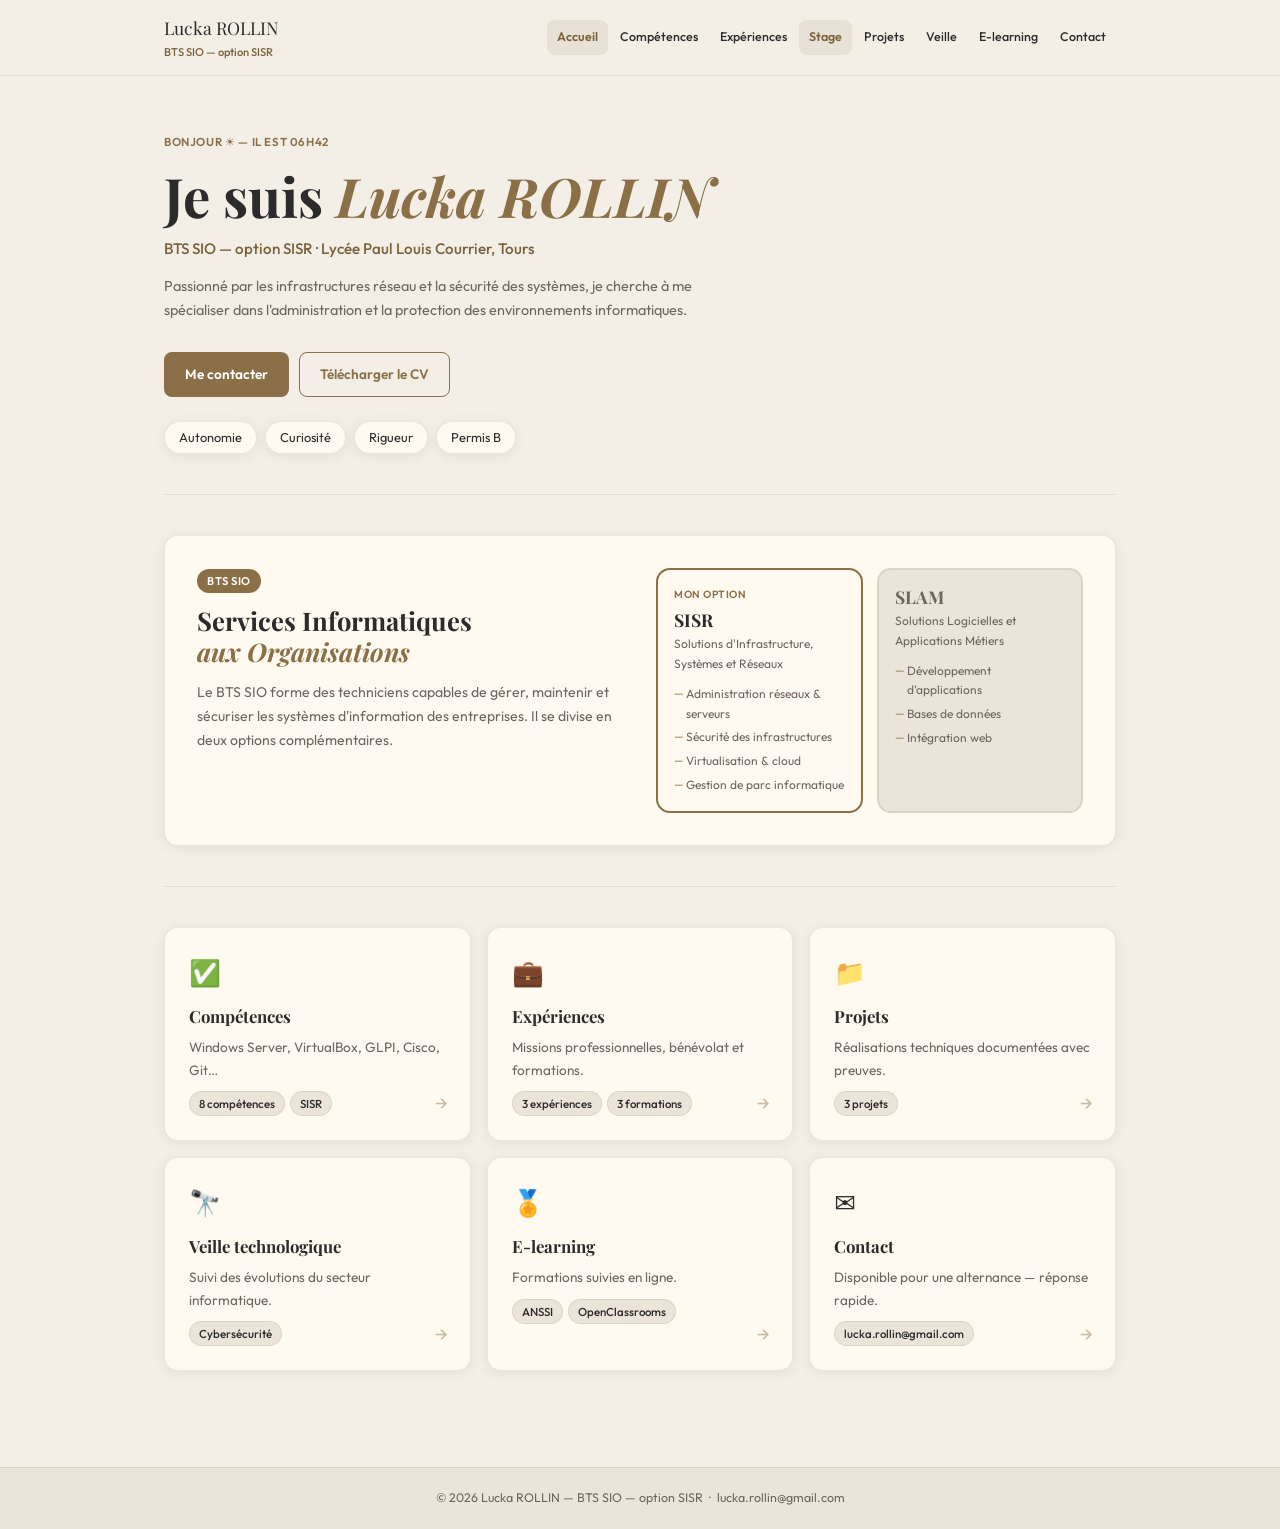
==== index.html @ a9bc5848 "Update index.html" ====
<!DOCTYPE html>
<html lang="fr">
<head>
  <meta charset="UTF-8" />
  <meta name="viewport" content="width=device-width, initial-scale=1" />
  <meta name="description" content="Portfolio de Lucka ROLLIN — BTS SIO — option SISR" />
  <title>Lucka ROLLIN — Portfolio</title>
  <link rel="preconnect" href="https://fonts.googleapis.com" />
  <link rel="preconnect" href="https://fonts.gstatic.com" crossorigin />
  <link href="https://fonts.googleapis.com/css2?family=Playfair+Display:ital,wght@0,400;0,700;1,400&family=Outfit:wght@300;400;500;600&display=swap" rel="stylesheet" />
  <link rel="stylesheet" href="assets/css/style.css" />
</head>
<body>

<header class="hd">
  <div class="hd-i">
    <a href="index.html" class="logo">
      <span class="logo-n">Lucka ROLLIN</span>
      <span class="logo-s">BTS SIO — option SISR</span>
    </a>
    <button class="nav-toggle" aria-label="Menu" onclick="this.nextElementSibling.classList.toggle('open')">
      <span></span><span></span><span></span>
    </button>
    <nav class="hnav">
      <a href="index.html" class="on">Accueil</a>
      <a href="vues/competences.html">Compétences</a>
      <a href="vues/experiences.html">Expériences</a>
      <a href="stage_radiall.html" class="on">Stage</a>
      <a href="vues/projets.html">Projets</a>
      <a href="vues/veille.html">Veille</a>
      <a href="vues/certifications.html">E-learning</a>
      <a href="vues/contact.html">Contact</a>
    </nav>
  </div>
</header>

<div id="app">

<!-- HERO -->
<div class="hero">
  <p class="hero-tag" id="salutation"></p>
  <h1 class="hero-name">Je suis <em>Lucka ROLLIN</em></h1>
  <p class="hero-form">BTS SIO — option SISR · Lycée Paul Louis Courrier, Tours</p>
  <p class="hero-desc">Passionné par les infrastructures réseau et la sécurité des systèmes, je cherche à me spécialiser dans l'administration et la protection des environnements informatiques.</p>
  <div class="hero-btns">
    <a class="btn" href="vues/contact.html">Me contacter</a>
    <a class="btn g" href="CV-Vierge.pdf" download>Télécharger le CV</a>
  </div>
  <ul class="pills">
    <li>Autonomie</li><li>Curiosité</li><li>Rigueur</li><li>Permis B</li>
  </ul>
</div>

<!-- PRÉSENTATION BTS SIO -->
<section class="bts-section">
  <div class="bts-card">
    <div class="bts-left">
      <span class="bts-badge">BTS SIO</span>
      <h2>Services Informatiques<br/><em>aux Organisations</em></h2>
      <p>Le BTS SIO forme des techniciens capables de gérer, maintenir et sécuriser les systèmes d'information des entreprises. Il se divise en deux options complémentaires.</p>
    </div>
    <div class="bts-right">
      <div class="option-card active">
        <span class="opt-label">Mon option</span>
        <h3>SISR</h3>
        <p>Solutions d'Infrastructure, Systèmes et Réseaux</p>
        <ul class="opt-list">
          <li>Administration réseaux & serveurs</li>
          <li>Sécurité des infrastructures</li>
          <li>Virtualisation & cloud</li>
          <li>Gestion de parc informatique</li>
        </ul>
      </div>
      <div class="option-card muted">
        <h3>SLAM</h3>
        <p>Solutions Logicielles et Applications Métiers</p>
        <ul class="opt-list">
          <li>Développement d'applications</li>
          <li>Bases de données</li>
          <li>Intégration web</li>
        </ul>
      </div>
    </div>
  </div>
</section>

<!-- 6 CARTES CLIQUABLES -->
<div class="home-grid">

  <a class="home-card" href="vues/competences.html">
    <div class="home-card-ico">✅</div>
    <h3>Compétences</h3>
    <p>Windows Server, VirtualBox, GLPI, Cisco, Git…</p>
    <div class="tags">
      <span class="tag">8 compétences</span>
      <span class="tag">SISR</span>
    </div>
  </a>

  <a class="home-card" href="vues/experiences.html">
    <div class="home-card-ico">💼</div>
    <h3>Expériences</h3>
    <p>Missions professionnelles, bénévolat et formations.</p>
    <div class="tags">
      <span class="tag">3 expériences</span>
      <span class="tag">3 formations</span>
    </div>
  </a>

  <a class="home-card" href="vues/projets.html">
    <div class="home-card-ico">📁</div>
    <h3>Projets</h3>
    <p>Réalisations techniques documentées avec preuves.</p>
    <div class="tags">
      <span class="tag">3 projets</span>
    </div>
  </a>

  <a class="home-card" href="vues/veille.html">
    <div class="home-card-ico">🔭</div>
    <h3>Veille technologique</h3>
    <p>Suivi des évolutions du secteur informatique.</p>
    <div class="tags">
      <span class="tag">Cybersécurité</span>
    </div>
  </a>

  <a class="home-card" href="vues/certifications.html">
    <div class="home-card-ico">🏅</div>
    <h3>E-learning</h3>
    <p>Formations suivies en ligne.</p>
    <div class="tags">
      <span class="tag">ANSSI</span>
      <span class="tag">OpenClassrooms</span>
    </div>
  </a>

  <a class="home-card" href="vues/contact.html">
    <div class="home-card-ico">✉️</div>
    <h3>Contact</h3>
    <p>Disponible pour une alternance — réponse rapide.</p>
    <div class="tags">
      <span class="tag">lucka.rollin@gmail.com</span>
    </div>
  </a>

</div>

</div>

<footer class="ft">
  <p>© <span id="year"></span> Lucka ROLLIN — BTS SIO — option SISR &nbsp;·&nbsp; <a href="mailto:lucka.rollin@gmail.com">lucka.rollin@gmail.com</a></p>
</footer>

<script>
  const h = new Date().getHours();
  const hh = String(h).padStart(2,'0');
  const mm = String(new Date().getMinutes()).padStart(2,'0');
  let sal;
  if (h >= 6 && h < 12)       sal = 'Bonjour ☀️';
  else if (h >= 12 && h < 18) sal = 'Bon après-midi 🌤️';
  else if (h >= 18 && h < 22) sal = 'Bonsoir 🌙';
  else                          sal = 'Bonne nuit ⭐';
  document.getElementById('salutation').textContent = sal + ' — il est ' + hh + 'h' + mm;
  document.getElementById('year').textContent = new Date().getFullYear();
  document.querySelectorAll('.hnav a').forEach(a => a.addEventListener('click', () => document.querySelector('.hnav').classList.remove('open')));
</script>
</body>
</html>
---- assets/css/style.css ----
@import url('https://fonts.googleapis.com/css2?family=Playfair+Display:ital,wght@0,400;0,700;1,400&family=Outfit:wght@300;400;500;600&display=swap');

/* ── RESET & VARIABLES ── */
*, *::before, *::after { box-sizing: border-box; margin: 0; padding: 0; }
html { scroll-behavior: smooth; }

:root {
  --bg:   #f3efe6;
  --bg2:  #ebe5d9;
  --card: #fffaf0;
  --p:    #8b6f47;
  --pd:   #7a603b;
  --pl:   rgba(139,111,71,.10);
  --bd:   rgba(0,0,0,.08);
  --mu:   #6b665e;
  --sh:   0 2px 14px rgba(0,0,0,.07);
  --r:    14px;
  --rs:   8px;
}

body {
  font-family: 'Outfit', system-ui, sans-serif;
  background: var(--bg);
  color: #2b2b2b;
  font-size: 15px;
  line-height: 1.65;
  min-height: 100vh;
}

h1, h2, h3 { font-family: 'Playfair Display', serif; line-height: 1.2; }
a { color: var(--p); text-decoration: none; }
a:hover { color: var(--pd); }
img { max-width: 100%; display: block; }

/* ── HEADER ── */
.hd {
  background: rgba(243,239,230,.93);
  backdrop-filter: saturate(1.3) blur(10px);
  border-bottom: 1px solid var(--bd);
  position: sticky; top: 0; z-index: 50;
}
.hd-i {
  max-width: 1000px; margin: 0 auto;
  padding: 13px 24px;
  display: flex; align-items: center; justify-content: space-between; gap: 16px;
}
.logo { display: flex; flex-direction: column; gap: 1px; text-decoration: none; }
.logo-n { font-family: 'Playfair Display', serif; font-size: 1.1rem; color: #2b2b2b; }
.logo-s { font-size: .7rem; color: var(--pd); font-weight: 500; }

.hnav { display: flex; gap: 2px; flex-wrap: wrap; }
.hnav a {
  color: #2b2b2b; text-decoration: none;
  padding: 7px 10px; border-radius: var(--rs);
  font-size: .78rem; font-weight: 500; transition: background .15s;
}
.hnav a:hover { background: var(--pl); color: var(--pd); }
.hnav a.on    { background: var(--pl); color: var(--pd); font-weight: 600; }

.nav-toggle { display: none; flex-direction: column; gap: 5px; background: none; border: none; cursor: pointer; padding: 8px; }
.nav-toggle span { display: block; width: 22px; height: 2px; background: #2b2b2b; border-radius: 2px; }

/* ── MAIN ── */
#app { max-width: 1000px; margin: 0 auto; padding: 0 24px 56px; }

/* ── HERO ── */
.hero { padding: 56px 0 40px; border-bottom: 1px solid var(--bd); }
.hero-tag { font-size: .72rem; font-weight: 600; color: var(--p); letter-spacing: .6px; text-transform: uppercase; margin-bottom: 12px; }
.hero-name { font-size: clamp(2.4rem, 5vw, 3.4rem); margin-bottom: 8px; }
.hero-name em { font-style: italic; color: var(--p); }
.hero-form { font-size: .95rem; color: var(--pd); font-weight: 500; margin-bottom: 14px; }
.hero-desc { color: var(--mu); max-width: 560px; margin-bottom: 30px; font-size: .9rem; }
.hero-btns { display: flex; flex-wrap: wrap; gap: 10px; margin-bottom: 24px; }

/* ── BUTTONS ── */
.btn {
  display: inline-block; background: var(--p); color: #fff;
  border: 1.5px solid transparent; padding: 10px 20px;
  border-radius: var(--rs); font-family: 'Outfit', sans-serif;
  font-weight: 600; font-size: .85rem; cursor: pointer;
  transition: background .15s, transform .1s; text-decoration: none;
}
.btn:hover { background: var(--pd); color: #fff; transform: translateY(-1px); }
.btn.g { background: transparent; color: var(--p); border-color: var(--p); }
.btn.g:hover { background: var(--pl); color: var(--pd); transform: translateY(-1px); }

/* ── PILLS / TAGS ── */
.pills { display: flex; flex-wrap: wrap; gap: 8px; list-style: none; }
.pills li { background: var(--card); border: 1px solid var(--bd); padding: 5px 14px; border-radius: 999px; font-size: .8rem; box-shadow: var(--sh); }
.tags { display: flex; flex-wrap: wrap; gap: 5px; }
.tag { background: var(--bg2); border: 1px solid var(--bd); padding: 2px 9px; border-radius: 999px; font-size: .72rem; font-weight: 500; }

/* ── BTS SECTION ── */
.bts-section { padding: 40px 0; border-bottom: 1px solid var(--bd); }
.bts-card {
  background: var(--card); border: 1px solid var(--bd);
  border-radius: var(--r); padding: 32px; box-shadow: var(--sh);
  display: grid; grid-template-columns: 1fr 1fr; gap: 32px;
}
.bts-badge {
  display: inline-block; background: var(--p); color: #fff;
  font-size: .7rem; font-weight: 600; padding: 3px 10px;
  border-radius: 999px; margin-bottom: 12px; letter-spacing: .5px;
}
.bts-left h2 { font-size: 1.6rem; margin-bottom: 14px; }
.bts-left h2 em { font-style: italic; color: var(--p); }
.bts-left p { font-size: .88rem; color: var(--mu); line-height: 1.7; }
.bts-right { display: grid; grid-template-columns: 1fr 1fr; gap: 14px; }

.option-card {
  background: var(--bg2); border: 2px solid var(--bd);
  border-radius: var(--r); padding: 16px;
}
.option-card.active { border-color: var(--p); background: var(--card); }
.opt-label { font-size: .65rem; font-weight: 600; color: var(--p); text-transform: uppercase; letter-spacing: .5px; display: block; margin-bottom: 6px; }
.option-card h3 { font-size: 1.1rem; margin-bottom: 4px; }
.option-card p { font-size: .75rem; color: var(--mu); margin-bottom: 10px; }
.option-card.muted h3 { color: var(--mu); }
.opt-list { list-style: none; display: flex; flex-direction: column; gap: 4px; }
.opt-list li { font-size: .75rem; color: var(--mu); padding-left: 12px; position: relative; }
.opt-list li::before { content: '—'; position: absolute; left: 0; color: var(--p); font-size: .7rem; }

/* ── HOME GRID ── */
.home-grid { display: grid; grid-template-columns: repeat(3, 1fr); gap: 16px; padding: 40px 0; }
.home-card {
  background: var(--card); border: 1px solid var(--bd); border-radius: var(--r);
  padding: 24px; box-shadow: var(--sh); display: flex; flex-direction: column;
  gap: 10px; position: relative; overflow: hidden; text-decoration: none;
  color: #2b2b2b; transition: box-shadow .2s, transform .2s;
}
.home-card::after { content: '→'; position: absolute; bottom: 20px; right: 22px; font-size: 1.2rem; color: var(--p); opacity: .45; transition: opacity .2s, transform .2s; }
.home-card:hover { box-shadow: 0 8px 28px rgba(0,0,0,.11); transform: translateY(-2px); color: #2b2b2b; }
.home-card:hover::after { opacity: 1; transform: translateX(3px); }
.home-card-ico { font-size: 1.6rem; margin-bottom: 2px; }
.home-card h3 { font-size: 1.05rem; }
.home-card p { font-size: .85rem; color: var(--mu); }

/* ── PAGE HEADER ── */
.page-header { padding: 36px 0 28px; border-bottom: 1px solid var(--bd); margin-bottom: 32px; }
.breadcrumb { font-size: .78rem; color: var(--mu); margin-bottom: 10px; display: flex; align-items: center; gap: 6px; }
.breadcrumb a { color: var(--mu); }
.breadcrumb a:hover { color: var(--p); }
.breadcrumb .sep { color: var(--bd); }
.page-title { font-size: clamp(1.8rem, 4vw, 2.6rem); }
.page-sub { color: var(--mu); font-size: .88rem; margin-top: 8px; }

/* ── SECTION TITLE ── */
.st { font-size: 1.5rem; margin-bottom: 16px; position: relative; padding-bottom: 8px; }
.st::after { content: ''; position: absolute; bottom: 0; left: 0; width: 32px; height: 3px; background: var(--p); border-radius: 2px; }
.sec-gap { margin-top: 40px; }
.section-intro { color: var(--mu); font-size: .85rem; margin-bottom: 16px; }

/* ── TABLEAU COMPÉTENCES ── */
.table-wrap { overflow-x: auto; margin-bottom: 8px; }
.comp-table { width: 100%; border-collapse: collapse; font-size: .85rem; }
.comp-table th {
  background: var(--p); color: #fff; padding: 12px 16px;
  text-align: left; font-family: 'Outfit', sans-serif; font-weight: 600; font-size: .8rem;
}
.comp-table th:first-child { border-radius: var(--rs) 0 0 0; }
.comp-table th:last-child  { border-radius: 0 var(--rs) 0 0; }
.comp-table td { padding: 11px 16px; border-bottom: 1px solid var(--bd); background: var(--card); }
.comp-table tr:last-child td { border-bottom: none; }
.comp-table tr:hover td { background: var(--bg2); }

.niveau {
  display: inline-block; padding: 2px 10px; border-radius: 999px;
  font-size: .72rem; font-weight: 600;
}
.niveau.avance      { background: #d4edda; color: #1e6e33; }
.niveau.intermediaire { background: #fff3cd; color: #856404; }
.niveau.debutant    { background: #f0e0d0; color: #7a4020; }

/* ── COMPÉTENCES CARDS ── */
.skills-g { display: grid; grid-template-columns: repeat(4, 1fr); gap: 14px; }
.sk { background: var(--card); border: 1px solid var(--bd); border-radius: var(--r); padding: 16px; box-shadow: var(--sh); animation: fadeUp .4s ease both; }
.sk h3 { font-size: .88rem; color: var(--pd); margin-bottom: 4px; }
.sk p  { font-size: .78rem; color: var(--mu); }
.soft-wrap { margin-top: 28px; }
.soft-t { font-size: .8rem; color: var(--mu); font-weight: 500; text-transform: uppercase; letter-spacing: .4px; margin-bottom: 10px; }

/* ── TIMELINE ── */
.tl { display: flex; flex-direction: column; }
.ti { display: flex; gap: 18px; padding: 20px 0; border-bottom: 1px dashed var(--bd); }
.ti:last-child { border-bottom: none; }
.ti-dot { width: 10px; height: 10px; background: var(--p); border-radius: 50%; flex-shrink: 0; margin-top: 6px; }
.ti-c { flex: 1; }
.ti-row { display: flex; justify-content: space-between; align-items: baseline; gap: 12px; margin-bottom: 3px; }
.ti-c h3 { font-size: .95rem; }
.time  { color: var(--mu); font-size: .8rem; white-space: nowrap; }
.place { color: var(--mu); font-size: .82rem; margin-bottom: 4px; }
.ti-c p { font-size: .85rem; }

/* ── FORMATIONS ── */
.edu-l { list-style: none; display: flex; flex-direction: column; gap: 10px; }
.ei { background: var(--card); border: 1px solid var(--bd); border-radius: var(--r); padding: 16px 20px; box-shadow: var(--sh); display: flex; justify-content: space-between; align-items: flex-start; gap: 14px; }
.ei strong { display: block; font-size: .9rem; margin-bottom: 2px; }
.ei .mu { color: var(--mu); font-size: .8rem; }

/* ── PROJETS (nouvelle version) ── */
.projet-card {
  background: var(--card); border: 1px solid var(--bd);
  border-radius: var(--r); padding: 24px; box-shadow: var(--sh);
  margin-bottom: 20px; transition: box-shadow .2s;
}
.projet-card:hover { box-shadow: 0 6px 22px rgba(0,0,0,.10); }
.projet-card.locked { opacity: .6; border-style: dashed; }
.projet-head { display: flex; justify-content: space-between; align-items: flex-start; gap: 16px; margin-bottom: 20px; flex-wrap: wrap; }
.projet-head h3 { font-size: 1.15rem; margin-bottom: 4px; }
.projet-context { font-size: .78rem; color: var(--mu); }

.projet-grid { display: grid; grid-template-columns: repeat(2, 1fr); gap: 14px; margin-bottom: 16px; }
.projet-bloc { background: var(--bg2); border-radius: var(--rs); padding: 14px; }
.bloc-label { font-size: .72rem; font-weight: 600; color: var(--p); text-transform: uppercase; letter-spacing: .4px; display: block; margin-bottom: 6px; }
.projet-bloc p { font-size: .83rem; color: var(--mu); }
.projet-footer { border-top: 1px solid var(--bd); padding-top: 12px; }

/* ── MODE TOGGLE ── */
.mode-t { display: flex; align-items: center; gap: 8px; margin-bottom: 18px; font-size: .82rem; color: var(--mu); }
.bmode { background: var(--card); border: 1.5px solid var(--bd); padding: 5px 14px; border-radius: 999px; font-size: .78rem; font-weight: 500; cursor: pointer; color: var(--mu); transition: all .15s; }
.bmode:hover { color: var(--pd); border-color: var(--p); }
.bmode.on { background: var(--p); color: #fff; border-color: var(--p); }
.notice { background: var(--bg2); border: 1px solid var(--bd); border-radius: var(--rs); padding: 8px 14px; font-size: .82rem; color: var(--mu); margin-bottom: 16px; }
.notice.pro { background: #eef8ee; border-color: #b5ddb5; color: #2e6e2e; }
.badge { display: inline-block; background: #f3e8d5; color: #8b6f47; font-size: .7rem; font-weight: 600; padding: 2px 9px; border-radius: 999px; }
.pl { color: var(--p); font-size: .82rem; font-weight: 600; text-decoration: none; }
.pl:hover { text-decoration: underline; }

/* ── VEILLE ── */
.veille-hero { margin-bottom: 32px; }
.veille-topic { background: var(--card); border: 1px solid var(--bd); border-left: 4px solid var(--p); border-radius: var(--r); padding: 24px 28px; box-shadow: var(--sh); }
.veille-topic h2 { font-size: 1.4rem; margin: 10px 0 8px; }
.veille-topic p  { color: var(--mu); font-size: .88rem; }

.tools-grid { display: grid; grid-template-columns: repeat(3, 1fr); gap: 14px; margin-bottom: 8px; }
.tool-card { background: var(--card); border: 1px solid var(--bd); border-radius: var(--r); padding: 18px; box-shadow: var(--sh); }
.tool-ico { font-size: 1.5rem; display: block; margin-bottom: 8px; }
.tool-card h3 { font-size: .95rem; margin-bottom: 6px; }
.tool-card p  { font-size: .82rem; color: var(--mu); }

.articles-list { display: flex; flex-direction: column; gap: 14px; margin-bottom: 24px; }
.article-card { background: var(--card); border: 1px solid var(--bd); border-radius: var(--r); padding: 18px 20px; box-shadow: var(--sh); }
.article-date { font-size: .72rem; color: var(--mu); font-weight: 500; }
.article-card h3 { font-size: .95rem; margin: 6px 0 6px; }
.article-card p  { font-size: .83rem; color: var(--mu); margin-bottom: 10px; }

.impact-box { background: #f5ede0; border: 1px solid #d4b896; border-radius: var(--r); padding: 20px 24px; }
.impact-box h3 { font-size: 1rem; margin-bottom: 8px; }
.impact-box p  { font-size: .85rem; color: var(--mu); }

/* ── CERTIFICATIONS ── */
.cert-grid { display: grid; grid-template-columns: repeat(2, 1fr); gap: 16px; }
.cert-card { background: var(--card); border: 1px solid var(--bd); border-radius: var(--r); padding: 20px; box-shadow: var(--sh); display: flex; flex-direction: column; gap: 12px; }
.cert-logo { width: 52px; height: 52px; border-radius: 10px; display: flex; align-items: center; justify-content: center; font-weight: 700; font-size: .9rem; color: #fff; flex-shrink: 0; }
.cert-logo.cisco { background: #1ba0d7; }
.cert-logo.oc    { background: #7d4cdb; }
.cert-logo.fun   { background: #e55c2f; }
.cert-logo.ms    { background: #00a1f1; }
.cert-info h3 { font-size: .95rem; margin-bottom: 4px; }
.cert-platform { font-size: .75rem; color: var(--p); font-weight: 600; margin-bottom: 6px; }
.cert-info p  { font-size: .82rem; color: var(--mu); }
.cert-date { font-size: .72rem; color: var(--mu); display: inline-block; margin-top: 4px; }

/* ── CONTACT ── */
.contact-wrap { display: grid; grid-template-columns: 260px 1fr; gap: 24px; align-items: start; }
.ccard { background: var(--card); border: 1px solid var(--bd); border-radius: var(--r); padding: 22px; box-shadow: var(--sh); }
.ccard h3 { font-size: 1.1rem; margin-bottom: 16px; }
.ci-l { list-style: none; display: flex; flex-direction: column; gap: 11px; }
.ci-l li { display: flex; align-items: center; gap: 8px; font-size: .85rem; }
.ci-l a { color: #2b2b2b; }
.ci-l a:hover { color: var(--p); }
.ico { font-size: 13px; width: 18px; text-align: center; }
hr.dv { border: none; border-top: 1px solid var(--bd); margin: 14px 0; }
.avail { font-size: .78rem; color: var(--mu); }
.fcard { background: var(--card); border: 1px solid var(--bd); border-radius: var(--r); padding: 22px; box-shadow: var(--sh); }
.fl { display: grid; gap: 5px; margin-bottom: 12px; font-size: .8rem; font-weight: 500; }
.fi { width: 100%; padding: 9px 12px; border: 1.5px solid var(--bd); border-radius: var(--rs); background: #fff; font: inherit; font-size: .85rem; color: #2b2b2b; transition: border-color .15s; }
.fi:focus { outline: none; border-color: var(--p); box-shadow: 0 0 0 3px rgba(139,111,71,.10); }
textarea.fi { resize: vertical; min-height: 110px; }
.erreurs { list-style: none; background: #fff3f0; border: 1px solid #f5c6bc; border-radius: var(--rs); padding: 12px 16px; margin-bottom: 16px; font-size: .85rem; color: #b03a2e; display: flex; flex-direction: column; gap: 4px; }
.confirm { text-align: center; padding: 36px 24px; }
.confirm .ck { font-size: 2rem; margin-bottom: 10px; }
.confirm h2 { font-size: 1.5rem; margin-bottom: 8px; }
.confirm p  { color: var(--mu); font-size: .85rem; margin-bottom: 18px; }

/* ── FOOTER ── */
.ft { background: var(--bg2); border-top: 1px solid var(--bd); padding: 20px 24px; text-align: center; color: var(--mu); font-size: .78rem; }
.ft a { color: var(--mu); }
.ft a:hover { color: var(--p); }

/* ── ANIMATION ── */
@keyframes fadeUp {
  from { opacity: 0; transform: translateY(14px); }
  to   { opacity: 1; transform: translateY(0); }
}

/* ── RESPONSIVE ── */
@media (max-width: 900px) {
  .home-grid   { grid-template-columns: repeat(2, 1fr); }
  .bts-card    { grid-template-columns: 1fr; }
  .bts-right   { grid-template-columns: repeat(2, 1fr); }
  .skills-g    { grid-template-columns: repeat(2, 1fr); }
  .cert-grid   { grid-template-columns: 1fr; }
  .contact-wrap { grid-template-columns: 1fr; }
  .tools-grid  { grid-template-columns: 1fr; }
}

@media (max-width: 700px) {
  .nav-toggle { display: flex; }
  .hnav { display: none; position: absolute; top: 100%; left: 0; right: 0; background: rgba(243,239,230,.97); border-bottom: 1px solid var(--bd); padding: 10px 20px 14px; flex-direction: column; gap: 2px; }
  .hnav.open { display: flex; }

  .home-grid   { grid-template-columns: 1fr; }
  .bts-right   { grid-template-columns: 1fr; }
  .skills-g    { grid-template-columns: repeat(2, 1fr); }
  .projet-grid { grid-template-columns: 1fr; }
  .ei          { flex-direction: column; gap: 6px; }
  .ti-row      { flex-direction: column; gap: 2px; }
  .hero-btns   { flex-direction: column; }
  .projet-head { flex-direction: column; }
}

@media (max-width: 480px) {
  #app { padding: 0 16px 40px; }
  .hero { padding: 40px 0 32px; }
  .skills-g { grid-template-columns: 1fr; }
}

/* ── VEILLE FILTRES ── */
.veille-filters {
  display: flex; flex-wrap: wrap; gap: 8px; margin-bottom: 20px;
}
.vfilter {
  background: var(--card); border: 1.5px solid var(--bd);
  padding: 6px 16px; border-radius: 999px; font-size: .78rem;
  font-weight: 500; cursor: pointer; color: var(--mu);
  font-family: 'Outfit', sans-serif; transition: all .15s;
}
.vfilter:hover { color: var(--pd); border-color: var(--p); }
.vfilter.on { background: var(--p); color: #fff; border-color: var(--p); }

/* ── ARTICLE CARD améliorée ── */
.article-card {
  background: var(--card); border: 1px solid var(--bd);
  border-radius: var(--r); padding: 20px 22px; box-shadow: var(--sh);
}
.article-meta {
  display: flex; align-items: center; gap: 12px;
  flex-wrap: wrap; margin-bottom: 8px;
}
.article-date { font-size: .72rem; color: var(--mu); font-weight: 500; }
.article-card h3 { font-size: 1rem; margin-bottom: 8px; }
.article-card > p { font-size: .84rem; color: var(--mu); margin-bottom: 12px; line-height: 1.65; }

.article-impact {
  background: #f5ede0; border-left: 3px solid var(--p);
  border-radius: 0 var(--rs) var(--rs) 0;
  padding: 10px 14px; margin-bottom: 12px;
}
.impact-label {
  font-size: .72rem; font-weight: 600; color: var(--p);
  text-transform: uppercase; letter-spacing: .4px;
  display: block; margin-bottom: 4px;
}
.article-impact p { font-size: .82rem; color: #5a3e25; }
.cert-logo.anssi { background: #003189; }
.cert-status { font-size: .75rem; font-weight: 600; display: inline-block; margin-top: 8px; }
.cert-status.termine { color: #1e6e33; }
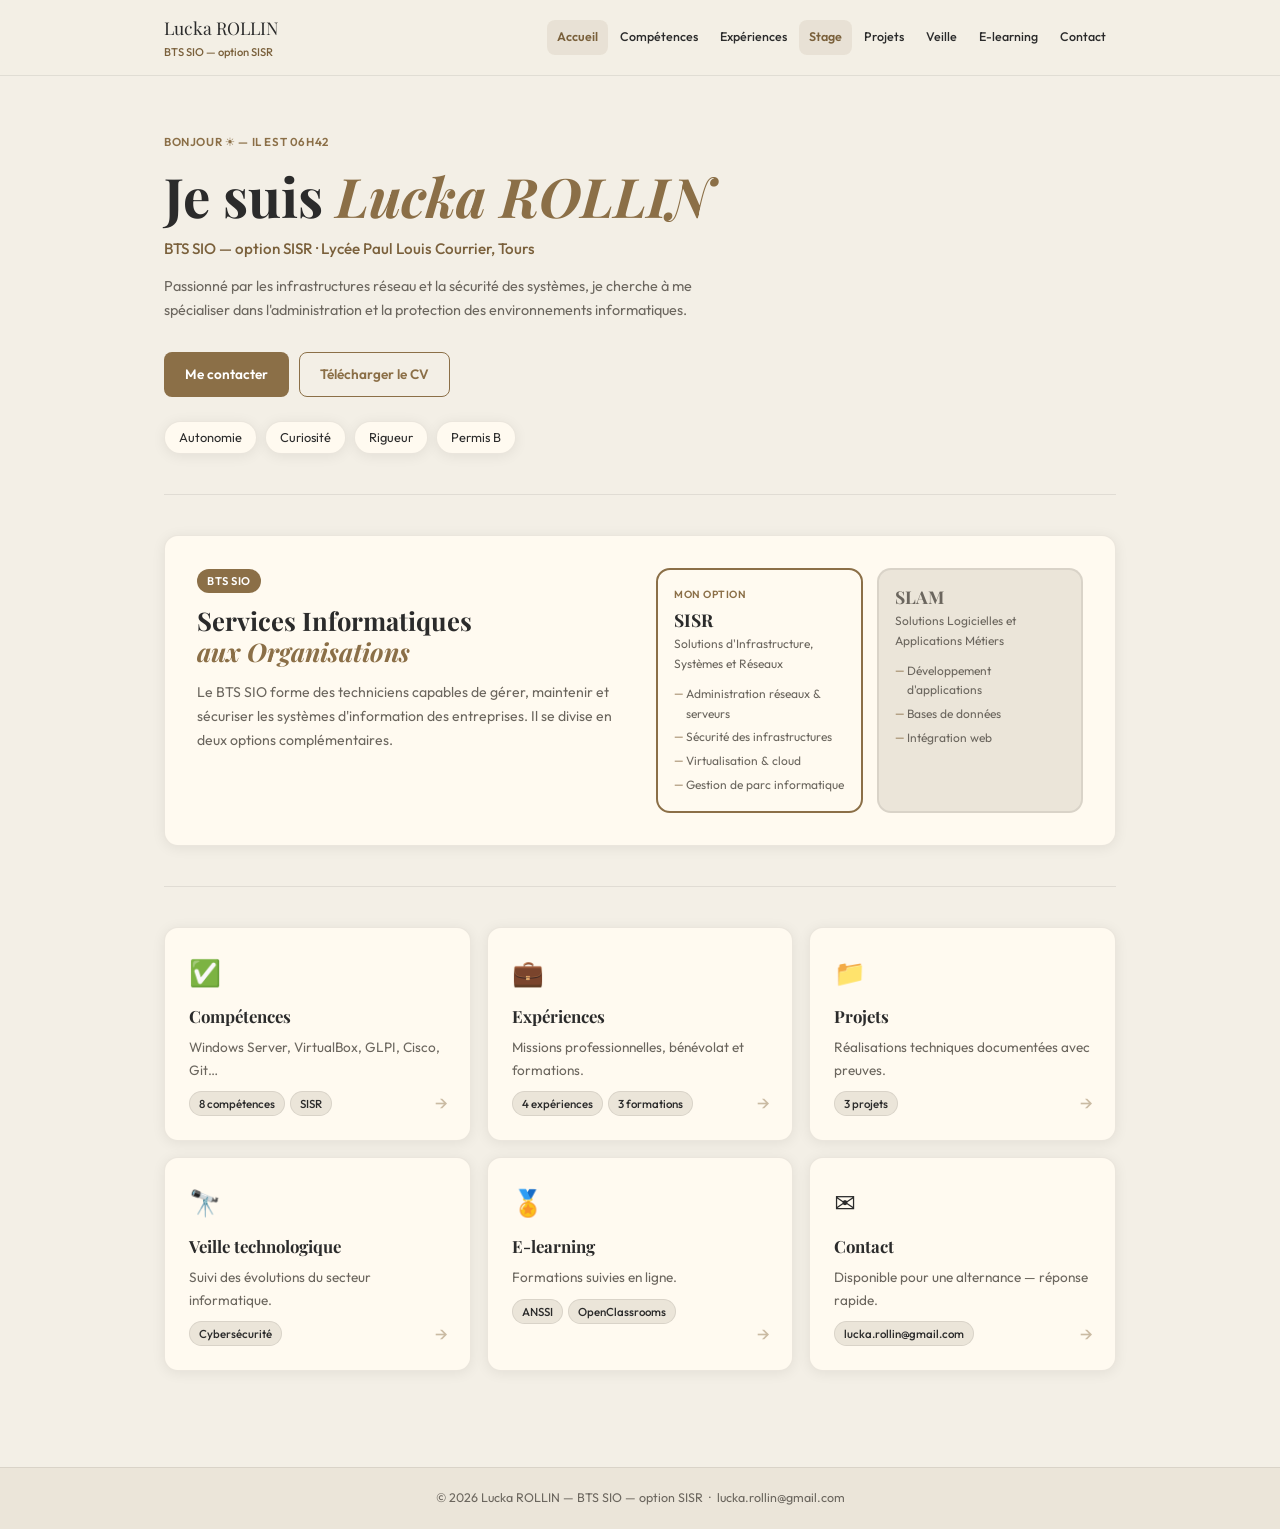
==== commit dd92b0b3: "Update index.html" ====
--- a/index.html
+++ b/index.html
@@ -25,7 +25,7 @@
       <a href="index.html" class="on">Accueil</a>
       <a href="vues/competences.html">Compétences</a>
       <a href="vues/experiences.html">Expériences</a>
-      <a href="stage_radiall.html" class="on">Stage</a>
+      <a href="vues/stage_radiall.html" class="on">Stage</a>
       <a href="vues/projets.html">Projets</a>
       <a href="vues/veille.html">Veille</a>
       <a href="vues/certifications.html">E-learning</a>
@@ -102,7 +102,7 @@
     <h3>Expériences</h3>
     <p>Missions professionnelles, bénévolat et formations.</p>
     <div class="tags">
-      <span class="tag">3 expériences</span>
+      <span class="tag">4 expériences</span>
       <span class="tag">3 formations</span>
     </div>
   </a>
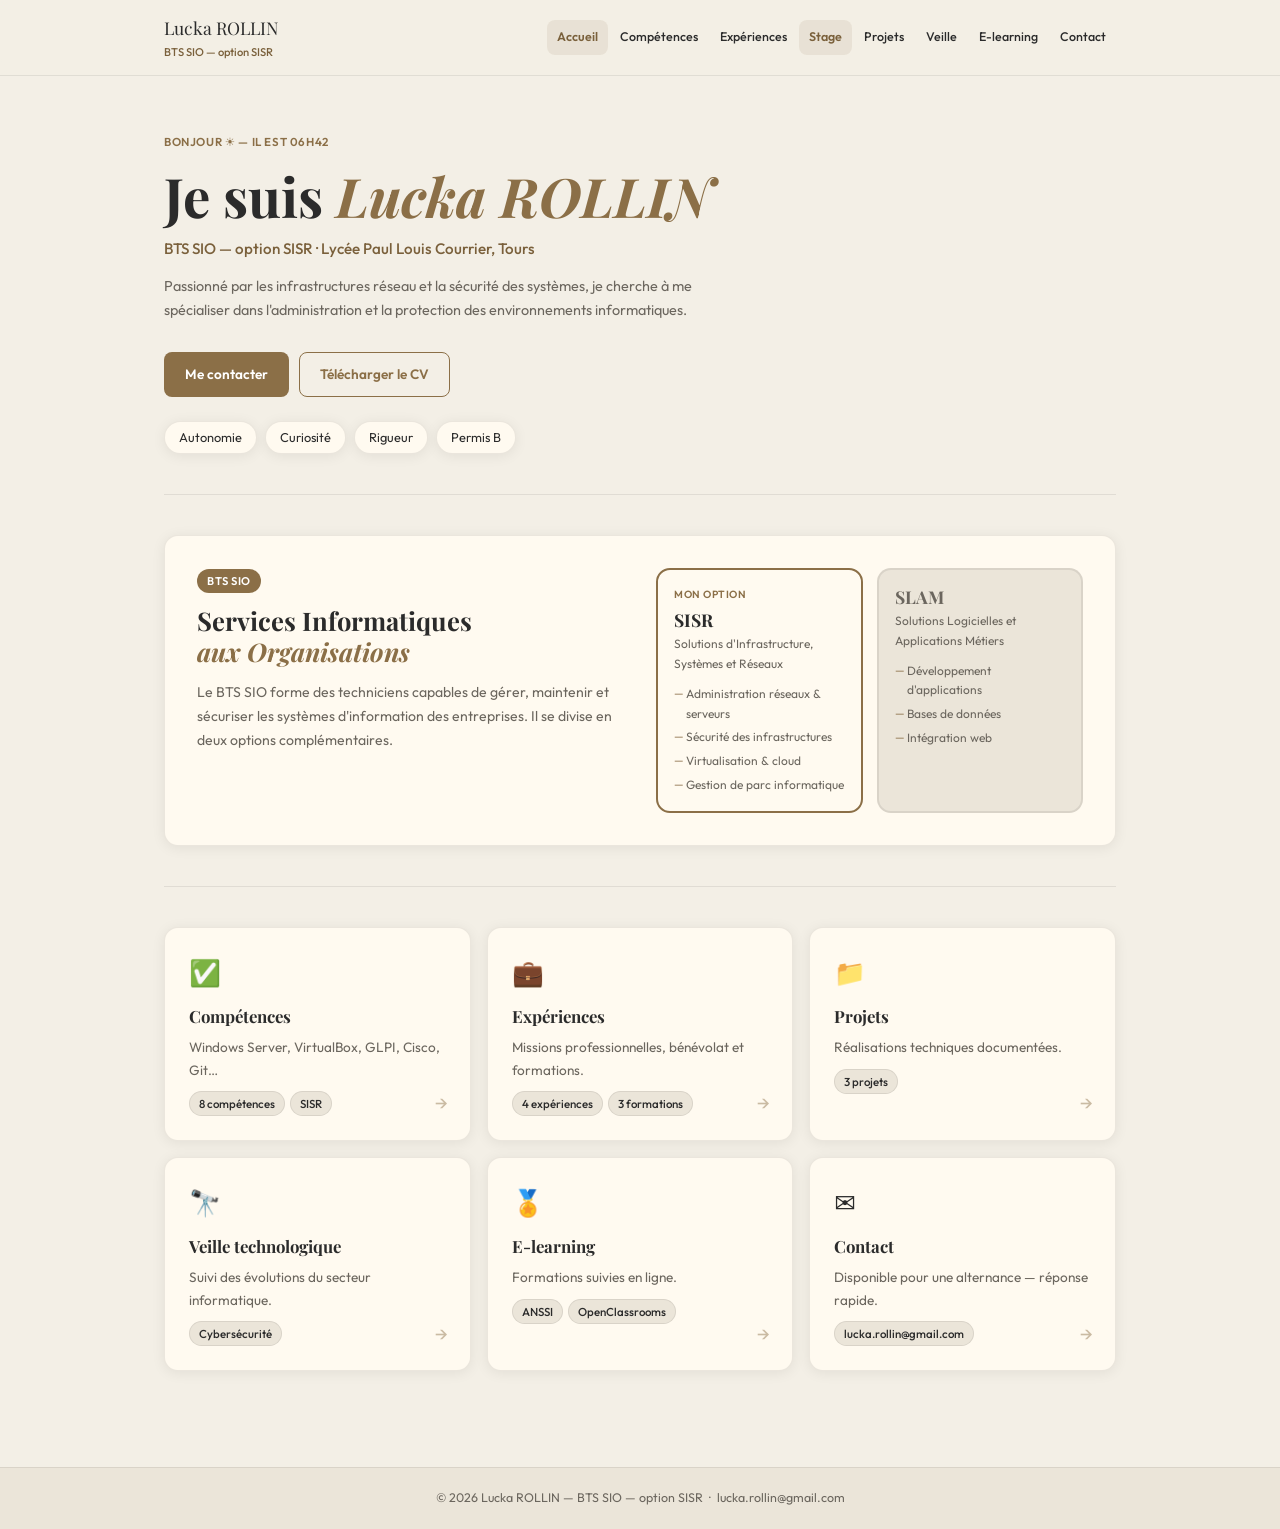
==== commit cd9b96b0: "Update index.html" ====
--- a/index.html
+++ b/index.html
@@ -110,7 +110,7 @@
   <a class="home-card" href="vues/projets.html">
     <div class="home-card-ico">📁</div>
     <h3>Projets</h3>
-    <p>Réalisations techniques documentées avec preuves.</p>
+    <p>Réalisations techniques documentées.</p>
     <div class="tags">
       <span class="tag">3 projets</span>
     </div>
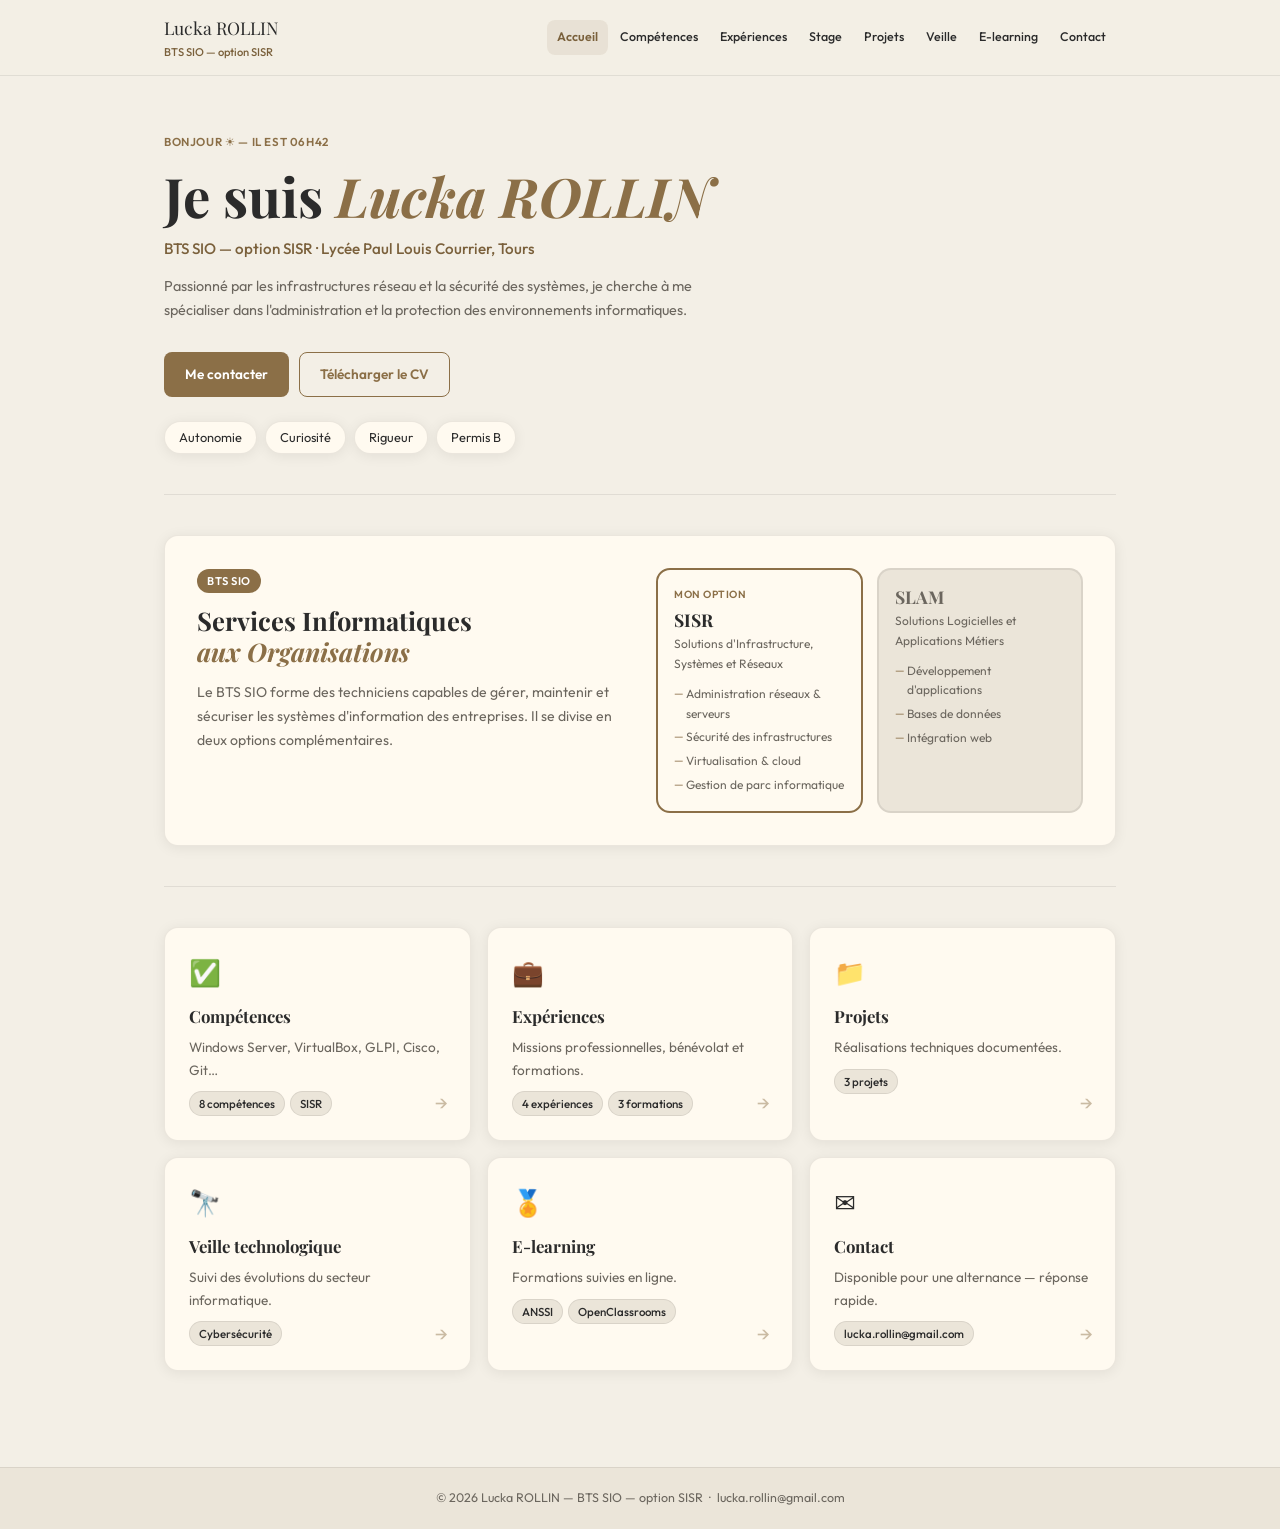
==== commit 0cf5c647: "Update index.html" ====
--- a/index.html
+++ b/index.html
@@ -25,7 +25,7 @@
       <a href="index.html" class="on">Accueil</a>
       <a href="vues/competences.html">Compétences</a>
       <a href="vues/experiences.html">Expériences</a>
-      <a href="vues/stage_radiall.html" class="on">Stage</a>
+      <a href="vues/stage_radiall.html">Stage</a>
       <a href="vues/projets.html">Projets</a>
       <a href="vues/veille.html">Veille</a>
       <a href="vues/certifications.html">E-learning</a>
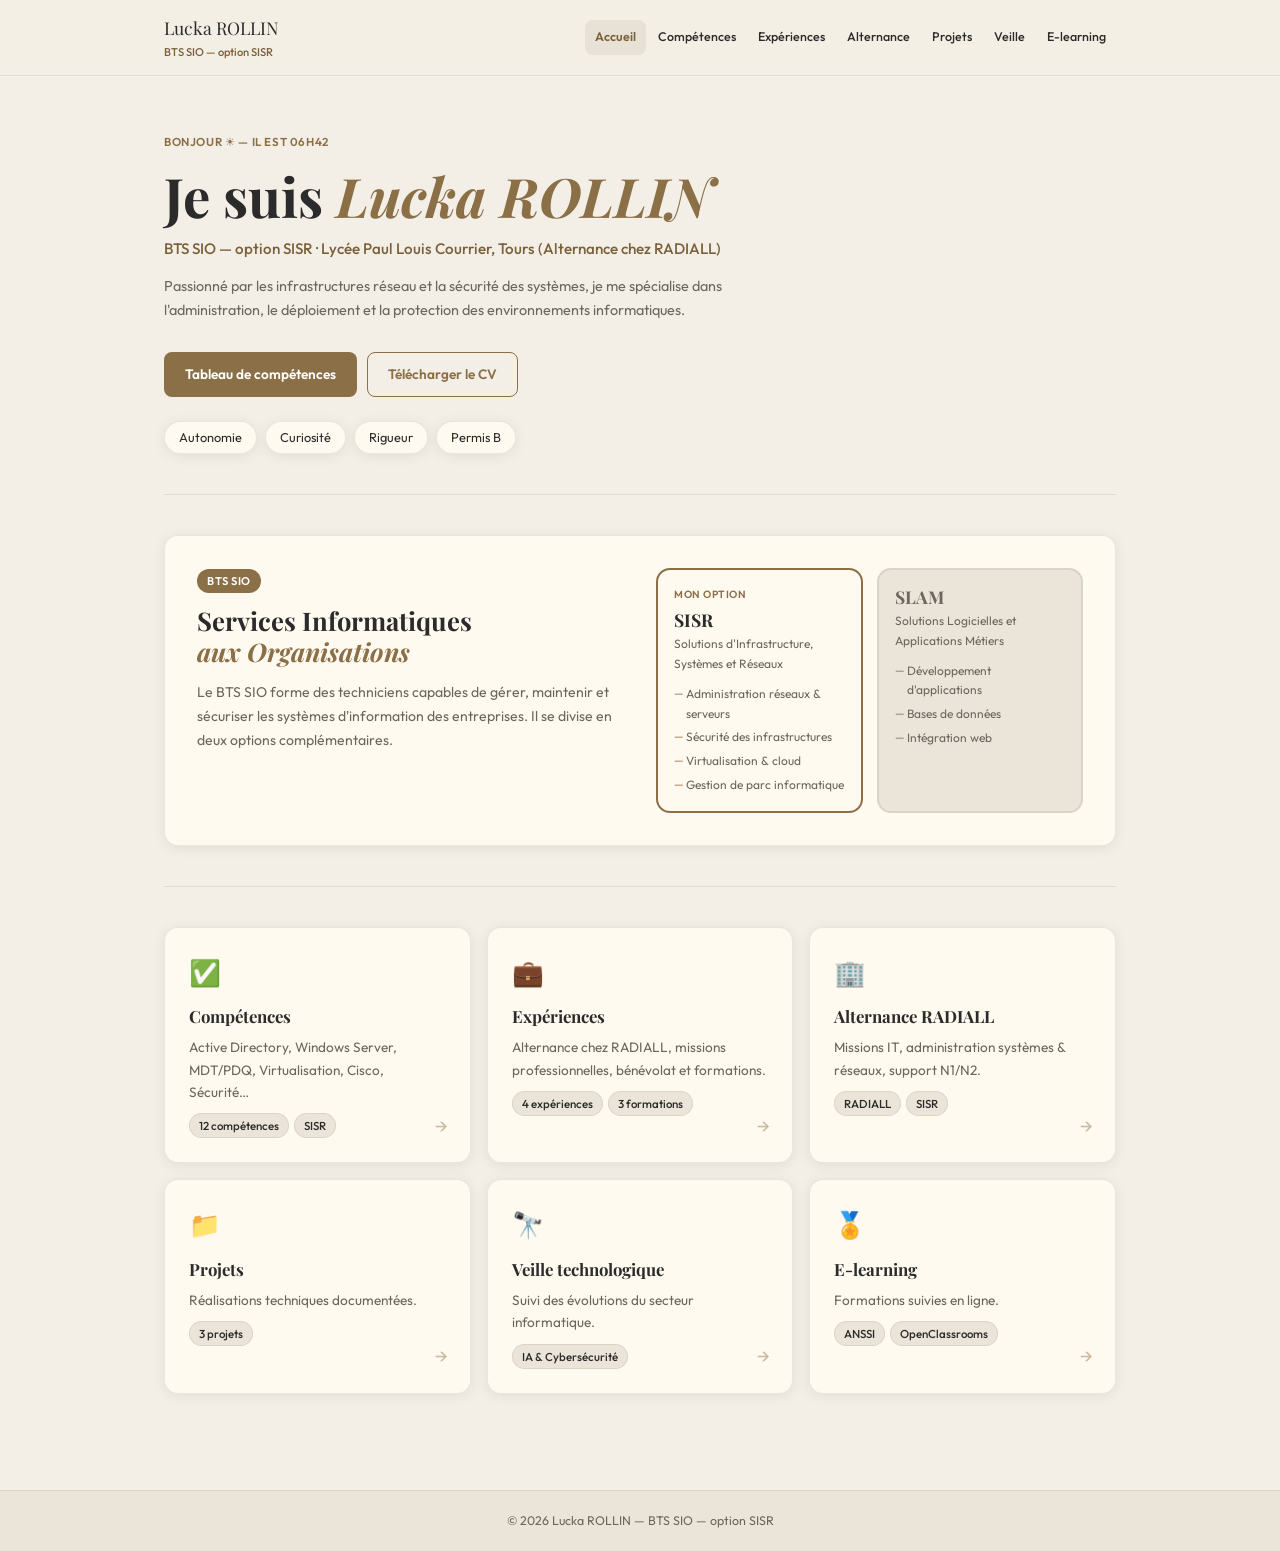
==== commit 1931d433: "Update index.html" ====
--- a/index.html
+++ b/index.html
@@ -25,11 +25,10 @@
       <a href="index.html" class="on">Accueil</a>
       <a href="vues/competences.html">Compétences</a>
       <a href="vues/experiences.html">Expériences</a>
-      <a href="vues/stage_radiall.html">Stage</a>
+      <a href="vues/stage_radiall.html">Alternance</a>
       <a href="vues/projets.html">Projets</a>
       <a href="vues/veille.html">Veille</a>
       <a href="vues/certifications.html">E-learning</a>
-      <a href="vues/contact.html">Contact</a>
     </nav>
   </div>
 </header>
@@ -40,10 +39,10 @@
 <div class="hero">
   <p class="hero-tag" id="salutation"></p>
   <h1 class="hero-name">Je suis <em>Lucka ROLLIN</em></h1>
-  <p class="hero-form">BTS SIO — option SISR · Lycée Paul Louis Courrier, Tours</p>
-  <p class="hero-desc">Passionné par les infrastructures réseau et la sécurité des systèmes, je cherche à me spécialiser dans l'administration et la protection des environnements informatiques.</p>
+  <p class="hero-form">BTS SIO — option SISR · Lycée Paul Louis Courrier, Tours (Alternance chez RADIALL)</p>
+  <p class="hero-desc">Passionné par les infrastructures réseau et la sécurité des systèmes, je me spécialise dans l'administration, le déploiement et la protection des environnements informatiques.</p>
   <div class="hero-btns">
-    <a class="btn" href="vues/contact.html">Me contacter</a>
+    <a class="btn" href="#">Tableau de compétences</a>
     <a class="btn g" href="CV-Vierge.pdf" download>Télécharger le CV</a>
   </div>
   <ul class="pills">
@@ -84,15 +83,15 @@
   </div>
 </section>
 
-<!-- 6 CARTES CLIQUABLES -->
+<!-- CARTES CLIQUABLES -->
 <div class="home-grid">
 
   <a class="home-card" href="vues/competences.html">
     <div class="home-card-ico">✅</div>
     <h3>Compétences</h3>
-    <p>Windows Server, VirtualBox, GLPI, Cisco, Git…</p>
+    <p>Active Directory, Windows Server, MDT/PDQ, Virtualisation, Cisco, Sécurité…</p>
     <div class="tags">
-      <span class="tag">8 compétences</span>
+      <span class="tag">12 compétences</span>
       <span class="tag">SISR</span>
     </div>
   </a>
@@ -100,10 +99,20 @@
   <a class="home-card" href="vues/experiences.html">
     <div class="home-card-ico">💼</div>
     <h3>Expériences</h3>
-    <p>Missions professionnelles, bénévolat et formations.</p>
+    <p>Alternance chez RADIALL, missions professionnelles, bénévolat et formations.</p>
     <div class="tags">
       <span class="tag">4 expériences</span>
       <span class="tag">3 formations</span>
+    </div>
+  </a>
+
+  <a class="home-card" href="vues/stage_radiall.html">
+    <div class="home-card-ico">🏢</div>
+    <h3>Alternance RADIALL</h3>
+    <p>Missions IT, administration systèmes & réseaux, support N1/N2.</p>
+    <div class="tags">
+      <span class="tag">RADIALL</span>
+      <span class="tag">SISR</span>
     </div>
   </a>
 
@@ -121,7 +130,7 @@
     <h3>Veille technologique</h3>
     <p>Suivi des évolutions du secteur informatique.</p>
     <div class="tags">
-      <span class="tag">Cybersécurité</span>
+      <span class="tag">IA & Cybersécurité</span>
     </div>
   </a>
 
@@ -135,21 +144,12 @@
     </div>
   </a>
 
-  <a class="home-card" href="vues/contact.html">
-    <div class="home-card-ico">✉️</div>
-    <h3>Contact</h3>
-    <p>Disponible pour une alternance — réponse rapide.</p>
-    <div class="tags">
-      <span class="tag">lucka.rollin@gmail.com</span>
-    </div>
-  </a>
-
 </div>
 
 </div>
 
 <footer class="ft">
-  <p>© <span id="year"></span> Lucka ROLLIN — BTS SIO — option SISR &nbsp;·&nbsp; <a href="mailto:lucka.rollin@gmail.com">lucka.rollin@gmail.com</a></p>
+  <p>© <span id="year"></span> Lucka ROLLIN — BTS SIO — option SISR</p>
 </footer>
 
 <script>
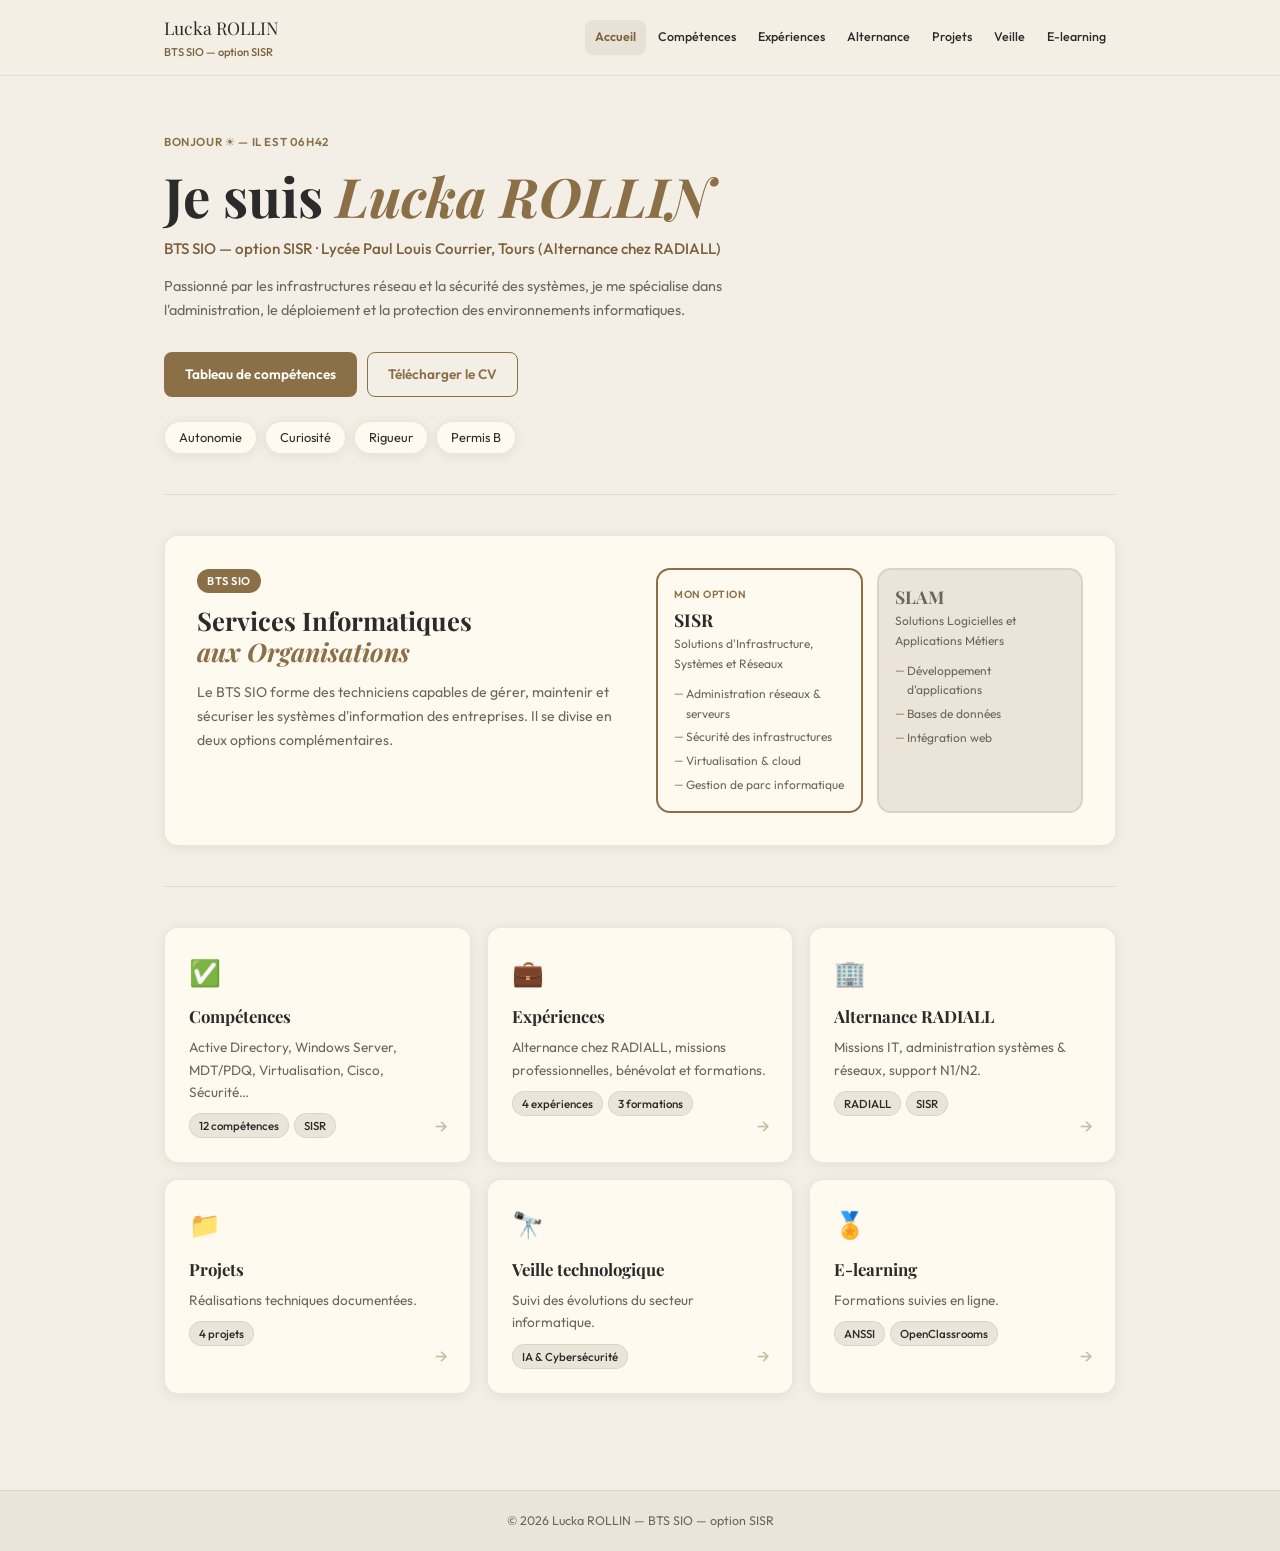
==== commit 12a6e35b: "Update index.html" ====
--- a/index.html
+++ b/index.html
@@ -121,7 +121,7 @@
     <h3>Projets</h3>
     <p>Réalisations techniques documentées.</p>
     <div class="tags">
-      <span class="tag">3 projets</span>
+      <span class="tag">4 projets</span>
     </div>
   </a>
 
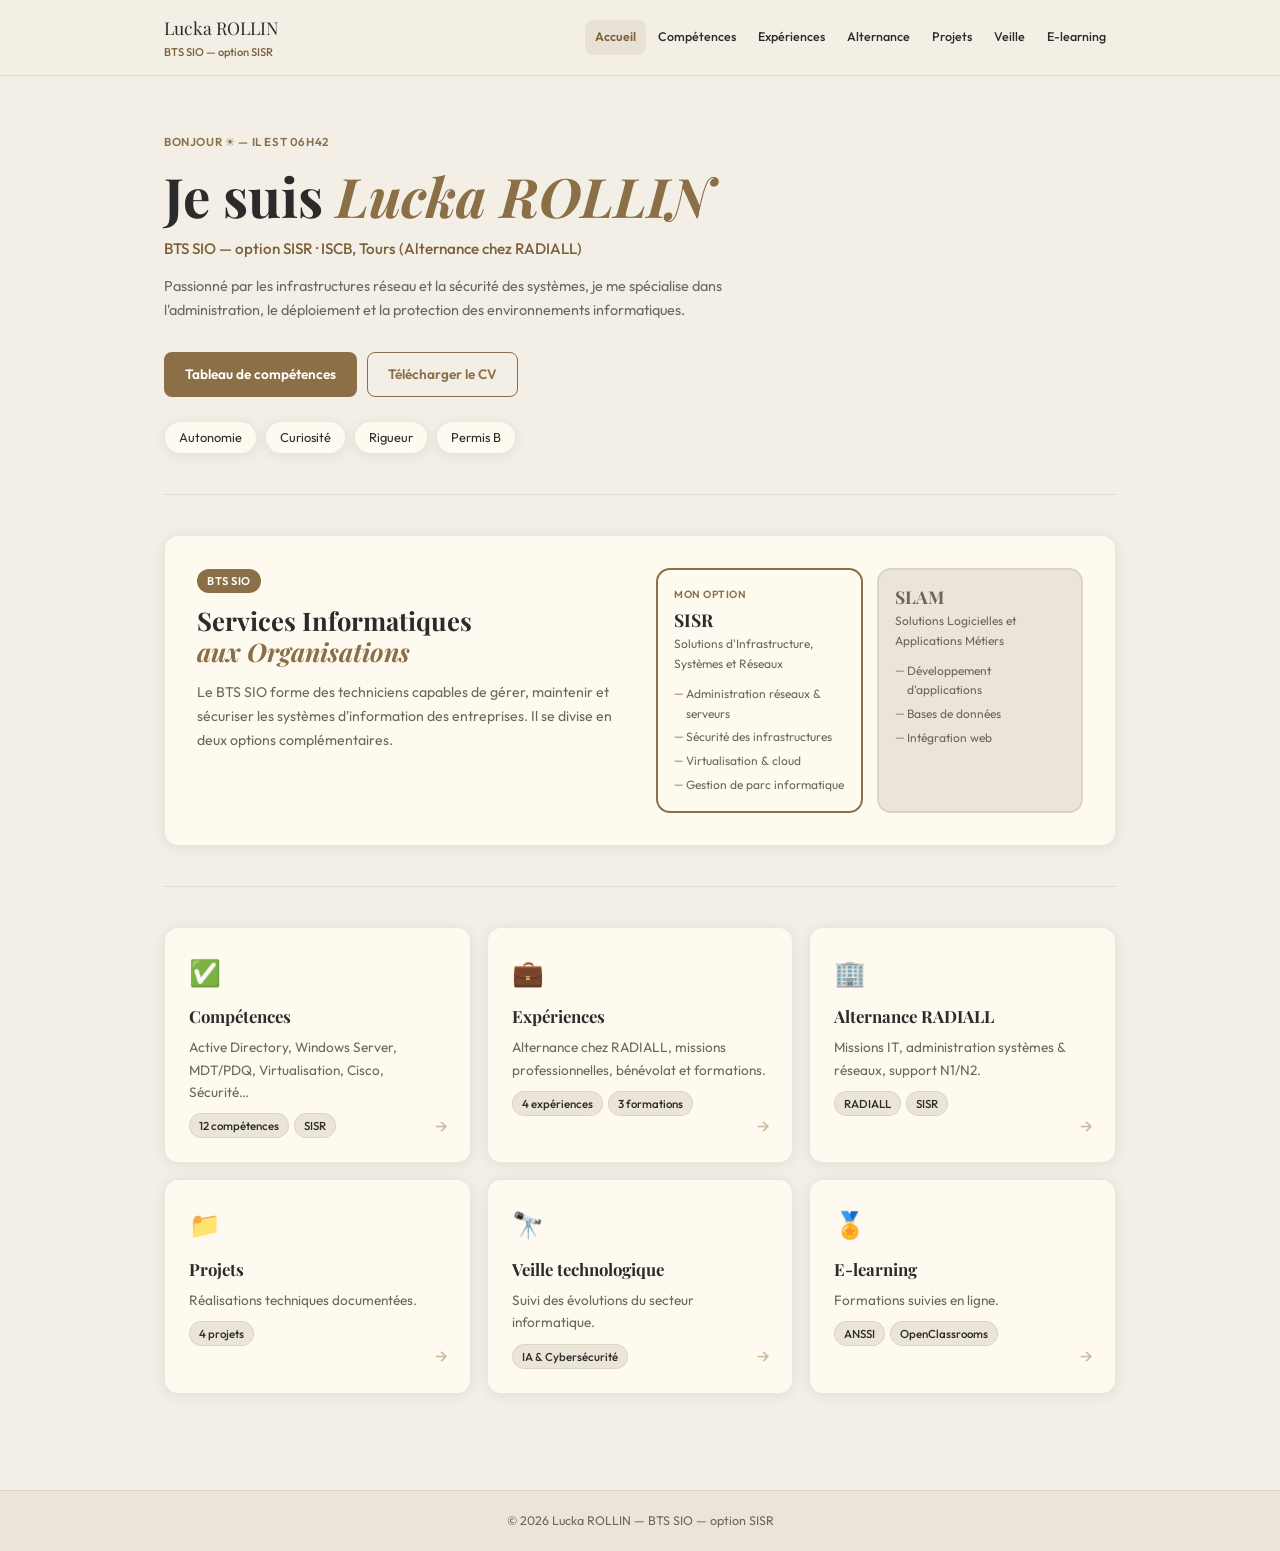
==== commit c838f785: "Update index.html" ====
--- a/index.html
+++ b/index.html
@@ -39,10 +39,10 @@
 <div class="hero">
   <p class="hero-tag" id="salutation"></p>
   <h1 class="hero-name">Je suis <em>Lucka ROLLIN</em></h1>
-  <p class="hero-form">BTS SIO — option SISR · Lycée Paul Louis Courrier, Tours (Alternance chez RADIALL)</p>
+  <p class="hero-form">BTS SIO — option SISR · ISCB, Tours (Alternance chez RADIALL)</p>
   <p class="hero-desc">Passionné par les infrastructures réseau et la sécurité des systèmes, je me spécialise dans l'administration, le déploiement et la protection des environnements informatiques.</p>
   <div class="hero-btns">
-    <a class="btn" href="#">Tableau de compétences</a>
+    <a class="btn" href="Tableau_E5_ROLLIN_Lucka.pdf">Tableau de compétences</a>
     <a class="btn g" href="CV-Vierge.pdf" download>Télécharger le CV</a>
   </div>
   <ul class="pills">
